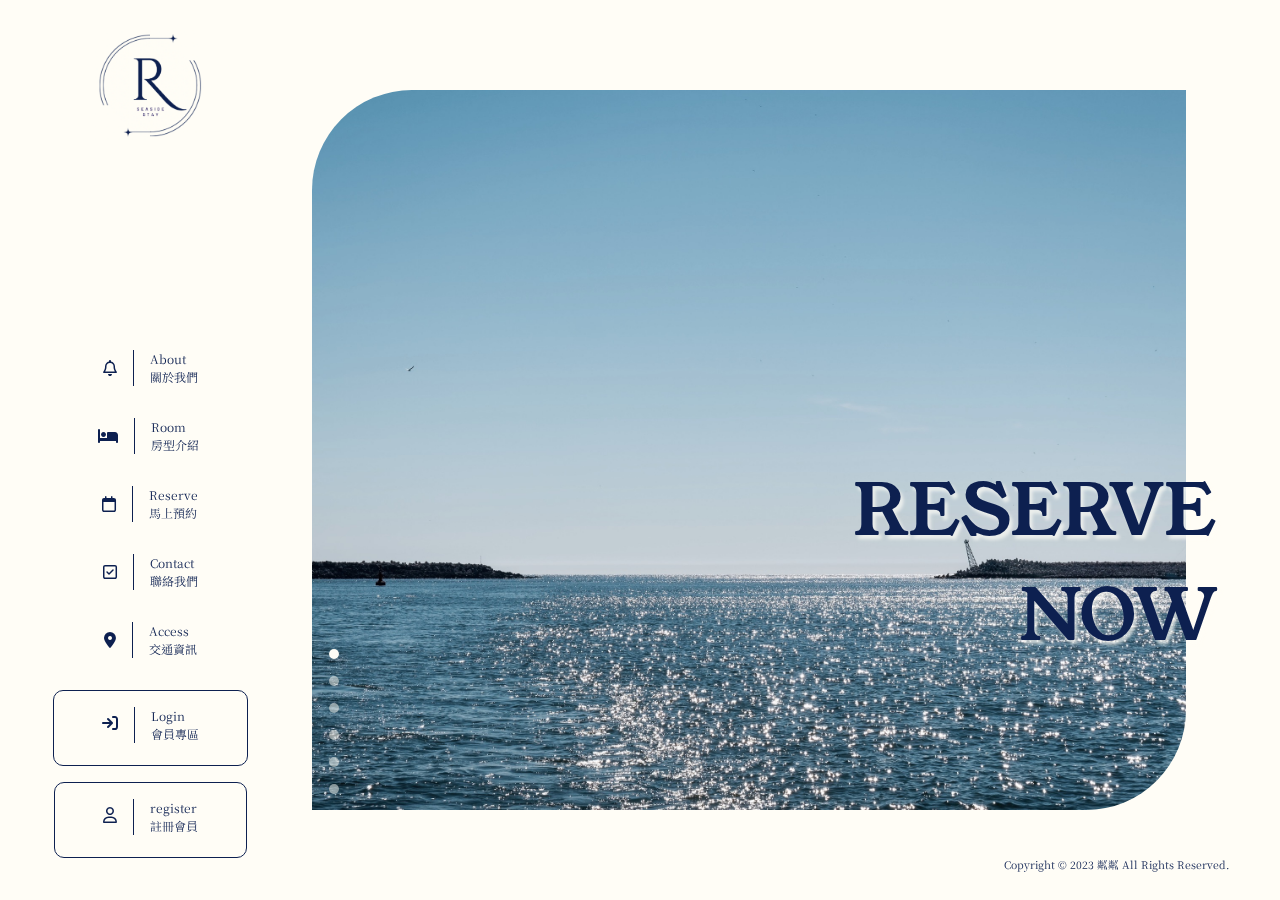
==== index.html @ 46ca2d96 "Rin Rin Stay first update" ====
<!DOCTYPE html>
<html lang="zh">

<head>
    <meta charset="UTF-8">
    <meta name="viewport" content="width=device-width, initial-scale=1.0">
    <title>粼粼</title>

    <!-- bootstrap CSS -->
    <link rel="stylesheet" href="bootstrap-5.2.3-dist/css/bootstrap.css">
    <!-- font awesome CSS -->
    <link rel="stylesheet" href="css/all.min.css">
    <!-- BNB專案CSS -->
    <link rel="stylesheet" href="css/BNB_project_font.css">
    <link rel="stylesheet" href="css/BNB_project_home.css">
    <!-- favicon小圖示 -->
    <link rel="apple-touch-icon" sizes="180x180" href="images/favicon/apple-touch-icon.png">
    <link rel="icon" type="image/png" sizes="32x32" href="images/favicon/favicon-32x32.png">
    <link rel="icon" type="image/png" sizes="16x16" href="images/favicon/favicon-16x16.png">
    <link rel="manifest" href="images/favicon/site.webmanifest">

</head>

<body>
    <!-- navbar -->
    <section>
        <nav class="navbar navbar-expand-md fixed-left d-flex">
            <a class="navbar-brand" href="index.html">
                <img src="images/logo001.png" alt="logo">
            </a>
            <!-- 漢堡 -->
            <button class="navbar-toggler" type="button" data-bs-toggle="collapse" data-bs-target="#navbarNavDropdown"
                aria-controls="navbarNavDropdown" aria-expanded="false" aria-label="Toggle navigation">
                <span class="navbar-toggler-icon"></span>
            </button>
            <!-- list -->
            <div class="collapse navbar-collapse mt-auto" id="navbarNavDropdown">
                <ul class="navbar-nav text-center">
                    <li class="nav-item text-start">
                        <a class="nav-link nav-icon align-items-center" aria-current="page" href="about.html">
                            <i class="fa-regular fa-bell pe-3 pb-3"></i>
                            <p class="nav-link-wd ps-3">About<br />
                                關於我們</p>
                        </a>
                    </li>
                    <li class="nav-item text-start">
                        <a class="nav-link nav-icon align-items-center" aria-current="page" href="room.html">
                            <i class="fa-solid fa-bed pe-3 pb-3"></i>
                            <p class="nav-link-wd ps-3 pe-1">Room<br />
                                房型介紹</p>
                        </a>
                    </li>
                    <li class="nav-item text-start">
                        <a class="nav-link nav-icon align-items-center" aria-current="page" href="reserve.php">
                            <i class="fa-regular fa-calendar pe-3 pb-3"></i>
                            <p class="nav-link-wd ps-3">Reserve<br />
                                馬上預約</p>
                        </a>
                    </li>
                    <li class="nav-item text-start">
                        <a class="nav-link nav-icon align-items-center" aria-current="page" href="contact.php">
                            <i class="fa-regular fa-square-check pe-3 pb-3"></i>
                            <p class="nav-link-wd ps-3">Contact<br />
                                聯絡我們</p>
                        </a>
                    </li>
                    <li class="nav-item text-start">
                        <a class="nav-link nav-icon align-items-center" aria-current="page" href="access.html">
                            <i class="fa-solid fa-location-dot pe-3 pb-3"></i>
                            <p class="nav-link-wd ps-3">Access<br />
                                交通資訊</p>
                        </a>
                    </li>
                    <!-- 登入註冊 -->
                    <li class="nav-item text-start">
                        <a class="nav-link nav-icon align-items-center" href="member/member_login.php"><button
                                type="button" class="btn btn-color btn-border d-flex justify-content-center pt-3 px-5">
                                <i class="fa-solid fa-arrow-right-to-bracket mt-2 me-3"></i>
                                <p class="nav-link-wd ps-3 text-start text-nowrap">Login<br />
                                    會員專區</p>
                            </button></a>
                    </li>
                    <li class="nav-item text-start">
                        <a class="nav-link nav-icon align-items-center" href="member/member_register.php"><button
                                type="button" class="btn btn-color btn-border d-flex justify-content-center pt-3 px-5">
                                <i class="fa-regular fa-user mt-2 me-3"></i>
                                <p class="nav-link-wd ps-3 text-start text-nowrap">register<br />
                                    註冊會員</p>
                            </button></a>
                    </li>
                </ul>
                <br />
            </div>
        </nav>
    </section>

    <!-- carousel -->
    <section class="container-fluid carousel-out">
        <div class="row">
            <div class="col-md-11 carousel-in">
                <!-- carousel-fade 淡入淡出 -->
                <div id="carouselExampleIndicators" class="carousel slide carousel-fade" data-bs-ride="carousel">
                    <div class="carousel-indicators carousel-indicators-circle">
                        <button type="button" data-bs-target="#carouselExampleIndicators" data-bs-slide-to="0"
                            class="active" aria-current="true" aria-label="Slide 1"></button>
                        <button type="button" data-bs-target="#carouselExampleIndicators" data-bs-slide-to="1"
                            aria-label="Slide 2"></button>
                        <button type="button" data-bs-target="#carouselExampleIndicators" data-bs-slide-to="2"
                            aria-label="Slide 3"></button>
                        <button type="button" data-bs-target="#carouselExampleIndicators" data-bs-slide-to="3"
                            aria-label="Slide 4"></button>
                        <button type="button" data-bs-target="#carouselExampleIndicators" data-bs-slide-to="4"
                            aria-label="Slide 5"></button>
                        <button type="button" data-bs-target="#carouselExampleIndicators" data-bs-slide-to="5"
                            aria-label="Slide 6"></button>                        
                    </div>
                    <div class="carousel-inner">
                        <div class="carousel-item carousel-item-height active bg-cover bg-circle"
                            data-bs-interval="3000" style="background-image: url(/images/home001.jpg);">
                        </div>
                        <div class="carousel-item carousel-item-height bg-cover bg-circle" data-bs-interval="3000"
                            style="background-image: url(/images/home002.jpg);">
                        </div>
                        <div class="carousel-item carousel-item-height bg-cover bg-circle" data-bs-interval="3000"
                            style="background-image: url(/images/home003.jpg);">
                        </div>
                        <div class="carousel-item carousel-item-height bg-cover bg-circle" data-bs-interval="3000"
                            style="background-image: url(/images/home004.jpg);">
                        </div>
                        <div class="carousel-item carousel-item-height bg-cover bg-circle" data-bs-interval="3000"
                            style="background-image: url(/images/home005.jpg);">
                        </div>
                        <div class="carousel-item carousel-item-height bg-cover bg-circle" data-bs-interval="3000"
                            style="background-image: url(/images/home006.jpg);">
                        </div>                        
                    </div>
                </div>
            </div>
            <!-- carousel前文字 -->
            <div class="bg-word">
                <p class="text-end">
                    RESERVE <br />
                    NOW
                </p>
            </div>
        </div>
    </section>

    <!-- footer -->
    <section>
        <div class="footer">
            <p><small>Copyright © 2023 粼粼 All Rights Reserved.</small></p>
        </div>
    </section>

    <!-- bootstrap javascript file -->
    <script type="text/javascript" src="jquery.min.js"></script>
    <script type="text/javascript" src="bootstrap-5.2.3-dist/js/bootstrap.bundle.js"></script>
    <!-- jquery-3.7.0 CDN -->
    <script src="https://code.jquery.com/jquery-3.7.0.min.js"></script>

</body>

</html>
---- css/BNB_project_font.css ----
/*google font*/
@import url('https://fonts.googleapis.com/css2?family=Noto+Serif+TC:wght@200;300;400;500;600;700;900&display=swap');

@import url('https://fonts.googleapis.com/css2?family=Young+Serif&display=swap');

/*字體厚度*/
.fw-900 {
    font-weight: 900;
}
.fw-700 {
    font-weight: 700;
}
.fw-600 {
    font-weight: 600;
}
.fw-500 {
    font-weight: 500;
}
.fw-400 {
    font-weight: 400;
}
.fw-300 {
    font-weight: 300;
}
.fw-200 {
    font-weight: 200;
}
---- css/BNB_project_home.css ----
/* body背景色 */
body {
    background-color: #fffdf6;
    font-family: 'Noto Serif TC', serif;
}

@media screen and (min-width:768px) {
    body {
        margin-left: 300px;
    }
}

/* navbar靠左 */
.navbar.fixed-left {
    position: fixed;
    top: 0;
    left: 0;
    right: 0;
    z-index: 1040;
}

@media screen and (min-width:768px) {
    .navbar.fixed-left {
        flex-flow: column nowrap;
        align-items: center;
        width: 300px;
        bottom: 0;
        right: auto;
    }

    .navbar.fixed-left .navbar-collapse {
        flex-grow: 0;
        flex-direction: column;
        width: 100%;
    }

    .navbar.fixed-left .navbar-collapse .navbar-nav {
        flex-direction: column;
        width: 100%;
    }

    .navbar.fixed-left .navbar-collapse .navbar-nav .nav-item {
        width: 100%;
    }
}

/* navbar間距&連結 */
.navbar img {
    width: 110px;
    margin-left: 15px;
    margin-bottom: 5px;
}

@media screen and (max-width: 768px) {
    .navbar img {
        width: 55px;
        margin-left: 0;
    }
}

.navbar {
    padding-top: 25px;
    padding-bottom: 10px;
    padding-left: 15px;
    padding-right: 15px;
}

.nav-icon {
    display: flex;
    flex-wrap: nowrap;
    justify-content: center;
}

.nav-link-wd {
    font-size: 12px;
    border-left: #0d2050 solid 1.5px;
}

.nav-border {
    border: #0d2050 solid 1.5px;
    border-radius: 10px;
}

@media screen and (max-width: 768px) {

    .navbar {
        padding-top: 15px;
        padding-left: 20px;
        padding-right: 20px;
        /*navbar背景白色半透明由上到下漸層*/
        background-image: linear-gradient(to bottom, #fffdf6, #fffdf6a0);
        /*navbar背景白色半透明
        background-color: #fffdf660;*/
    }

    .nav-icon-link {
        margin-left: 15px;
    }

    .nav-border-out {
        padding-left: 50px;
        padding-right: 50px;
    }
}

@media screen and (max-width: 576px) {
    .nav-border-out {
        padding-left: 100px;
        padding-right: 100px;
    }
}

/* navbar hover變化 */
.nav-link,
.navbar-brand {
    color: #0d2050;
}

.nav-link:visited,
.navbar-brand:visited {
    color: #0d2050;
}

.nav-link:hover,
.navbar-brand:hover {
    color: #6677A3;
}

.nav-link:active,
.navbar-brand:active {
    color: #32416A;
}

/* 按鈕顏色-淺色 hover變化 */
.btn-border {
    border-radius: 10px;
}

.btn-color {
    border: #0d2050 1px solid;
    color: #0d2050;
}

.btn-color:hover {
    border: #6677A3 1px solid;
    color: #6677A3;
}

.btn-color:active {
    border: #32416A 1px solid;
    color: #32416A;
}

/* 按鈕顏色-深色 hover變化 */
.btn-color2 {
    border: #0d2050 1px solid;
    color: #fffdf6;
    background-color: #32416A;
}

.btn-color2:hover {
    border: #6677A3 1px solid;
    color: #fffdf6;
    background-color: #6677A3;
}

.btn-color2:active {
    border: #32416A 1px solid;
    color: #fffdf6;
    background-color: #32416A;
}

/* carousel位置&高度 */
.carousel-out {
    position: relative;
}

.carousel-in {
    position: absolute;
    top: 10vh;
}

.carousel-item-height {
    height: 80vh;
}

@media screen and (max-width: 768px) {
    .carousel-in {
        top: 15vh;
    }

    .carousel-item-height {
        height: 75vh;
    }
}

/* carousel圓點位置&圓點 */
.carousel-indicators-circle {
    display: flex;
    flex-direction: column;
    bottom: -1%;
    left: -13%;
    right: inherit;
}

.carousel-indicators-circle [data-bs-target] {
    width: 10px;
    height: 10px;
    margin: 0 3px -3px 0;
    border-radius: 100%;
    background-color: #fffdf6;
}

/* 背景圖片 */
.bg-cover {
    background-position: center center;
    background-repeat: no-repeat;
    background-size: cover;
}

/* 圓角 */
.bg-circle {
    border-top-left-radius: 100px;
    border-bottom-right-radius: 100px;
}

/* carousel前文字 */
.bg-word {
    position: fixed;
    top: 51%;
    right: 4%;
    z-index: 1030;
    font-size: 70px;
    color: #0d2050;
    font-family: 'Young Serif', serif;
    text-shadow: 0.05em 0.05em 0.05em #fffdf6b0;
}

@media screen and (max-width: 768px) {
    .bg-word {
        top: 59%;
        right: 2%;
        font-size: 40px;
        color: #fffdf6;
        text-shadow: 0.05em 0.05em 0.05em #0d2050;
    }
}

/* footer版權宣告 */
.footer {
    position: fixed;
    top: 95%;
    right: 4%;
    text-align: end;
    font-size: 12px;
    color: #0d2050;
}

@media screen and (max-width: 768px) {
    .footer {
        right: 3%;
        font-size: 8px;
    }
}
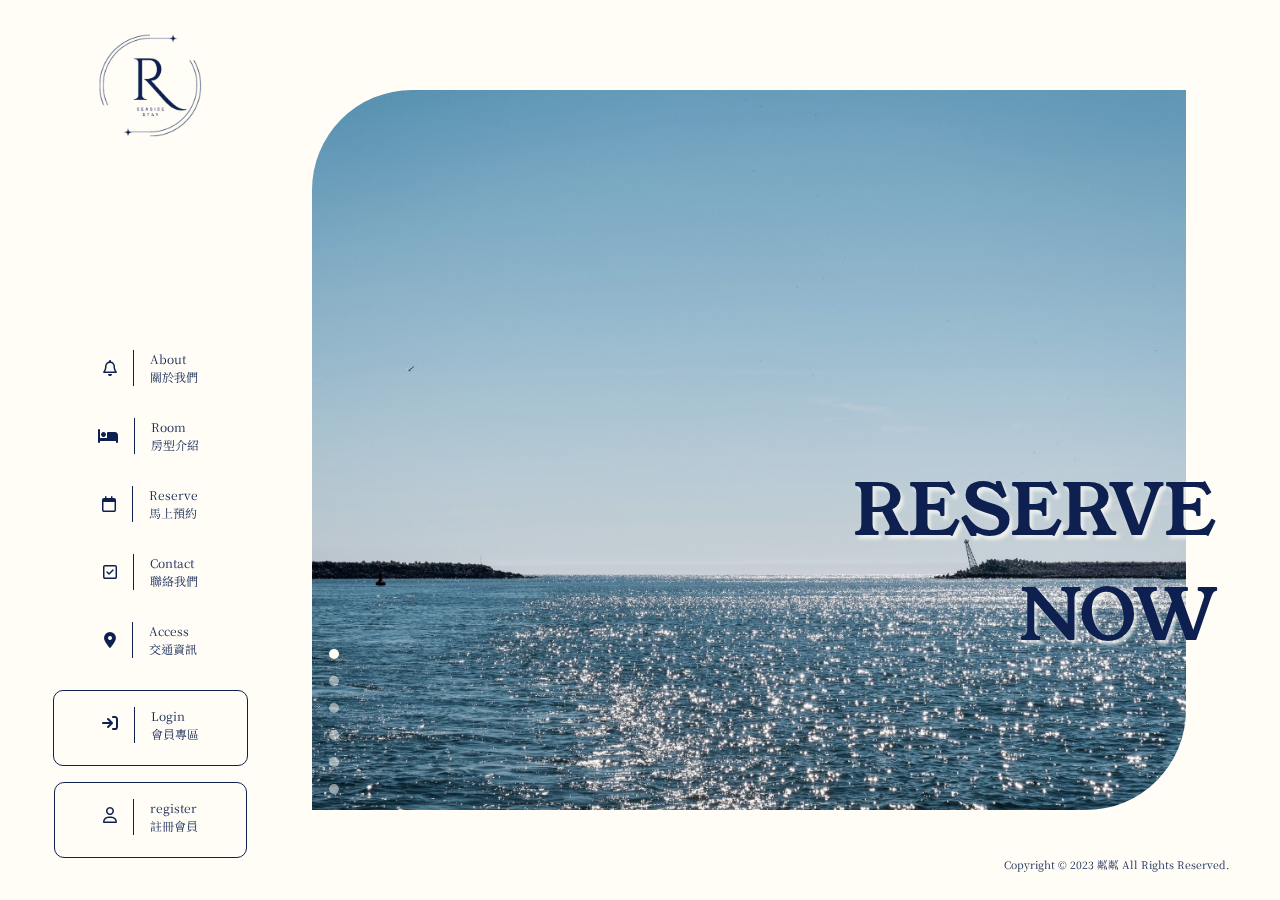
==== commit f1aed5ac: "在本機開啟時 image 路徑錯誤" ====
--- a/index.html
+++ b/index.html
@@ -116,22 +116,22 @@
                     </div>
                     <div class="carousel-inner">
                         <div class="carousel-item carousel-item-height active bg-cover bg-circle"
-                            data-bs-interval="3000" style="background-image: url(/images/home001.jpg);">
+                            data-bs-interval="3000" style="background-image: url(images/home001.jpg);">
                         </div>
                         <div class="carousel-item carousel-item-height bg-cover bg-circle" data-bs-interval="3000"
-                            style="background-image: url(/images/home002.jpg);">
+                            style="background-image: url(images/home002.jpg);">
                         </div>
                         <div class="carousel-item carousel-item-height bg-cover bg-circle" data-bs-interval="3000"
-                            style="background-image: url(/images/home003.jpg);">
+                            style="background-image: url(images/home003.jpg);">
                         </div>
                         <div class="carousel-item carousel-item-height bg-cover bg-circle" data-bs-interval="3000"
-                            style="background-image: url(/images/home004.jpg);">
+                            style="background-image: url(images/home004.jpg);">
                         </div>
                         <div class="carousel-item carousel-item-height bg-cover bg-circle" data-bs-interval="3000"
-                            style="background-image: url(/images/home005.jpg);">
+                            style="background-image: url(images/home005.jpg);">
                         </div>
                         <div class="carousel-item carousel-item-height bg-cover bg-circle" data-bs-interval="3000"
-                            style="background-image: url(/images/home006.jpg);">
+                            style="background-image: url(images/home006.jpg);">
                         </div>                        
                     </div>
                 </div>
